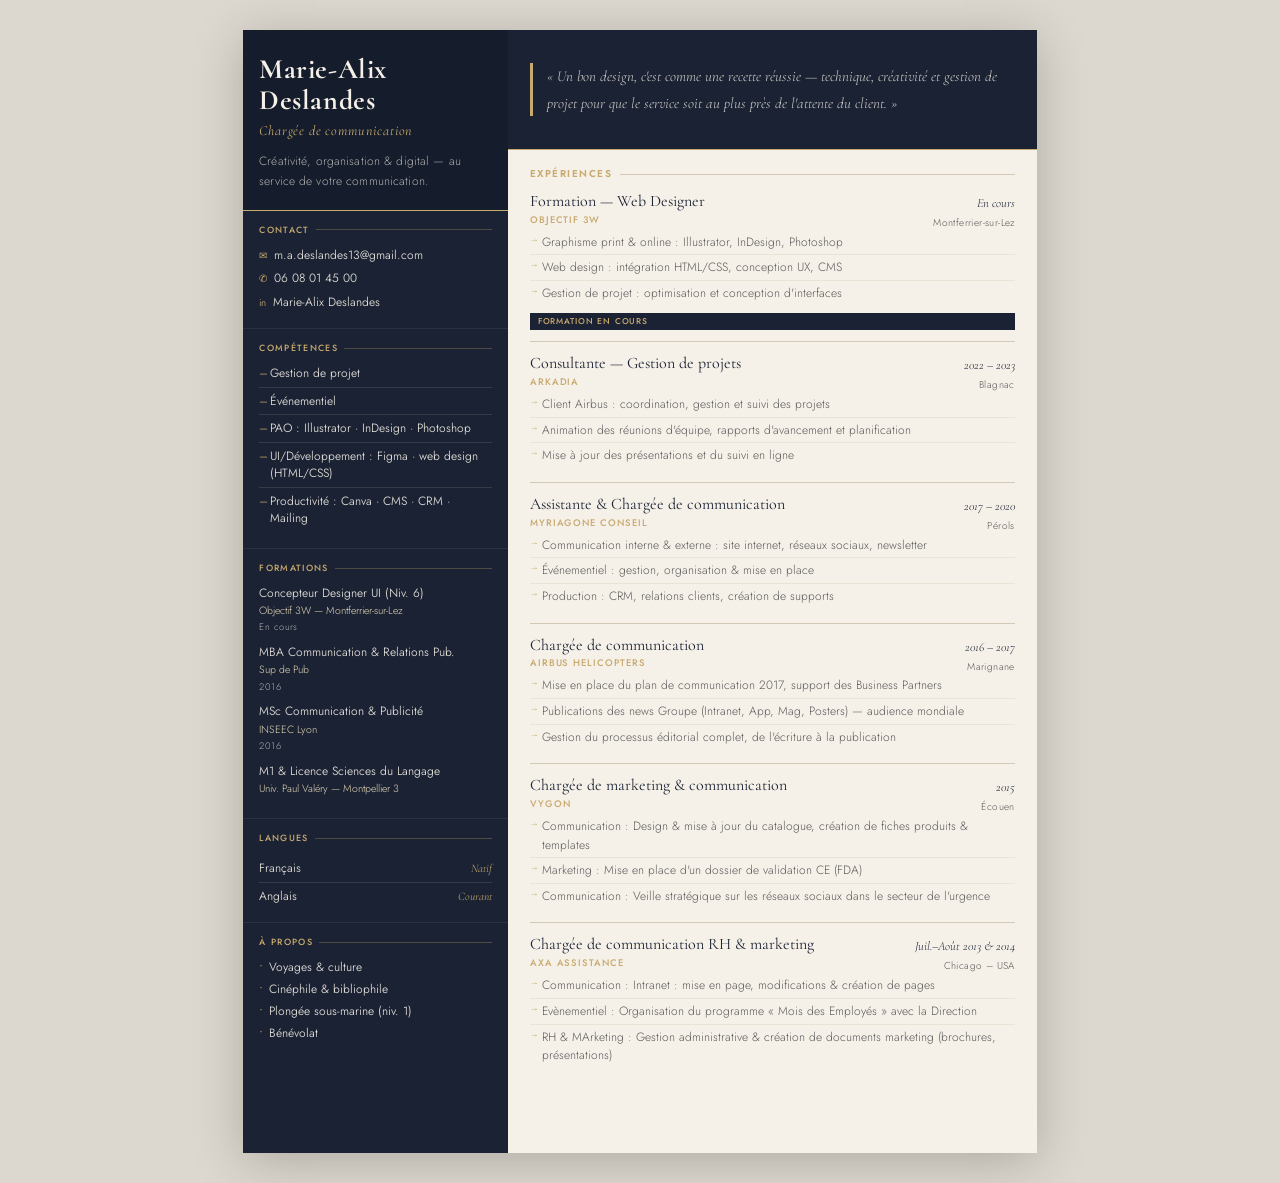
==== cv_mad.html @ 43be2c68 "Add files via upload" ====
<!DOCTYPE html>
<html lang="fr">
<head>
<meta charset="UTF-8">
<meta name="viewport" content="width=device-width, initial-scale=1.0">
<title>CV — Marie-Alix Deslandes</title>

<!-- Même import que le portfolio -->
<link href="https://fonts.googleapis.com/css2?family=Cormorant+Garamond:ital,wght@0,300;0,400;0,600;1,300;1,400;1,600&family=Cormorant:ital,wght@0,700;1,700&family=Jost:wght@300;400;500&display=swap" rel="stylesheet">

<style>
/* ============================================================
   TOKENS — reprise exacte du style.css du portfolio
   ============================================================ */
:root {
  --color-bg:         #f5f0e8;
  --color-cream:      #FAF8F4;
  --color-bg-dark:    #1a2233;
  --color-bg-darker:  #151c2b;      /* légèrement plus sombre pour sb-top */
  --color-text:       #1a2233;
  --color-text-light: #5a5a5a;
  --color-text-white: #f5f0e8;
  --color-accent:     #c8a96e;
  --color-accent-dim: #e8d9b8;      /* accent clair pour textes sur dark */
  --color-border:     #d4c9b5;
  --font-display:     'Cormorant Garamond', Georgia, serif;
  --font-display-bold:'Cormorant', Georgia, serif;
  --font-body:        'Jost', sans-serif;
}

*, *::before, *::after { box-sizing: border-box; margin: 0; padding: 0; }

/* ── PRINT : full bleed A4 ── */
@media print {
  html {
    margin: 0; padding: 0;
    -webkit-print-color-adjust: exact;
    print-color-adjust: exact;
    font-size: 62.5%;
  }
  body { margin: 0; padding: 0; background: none; display: block; min-height: 0; }
  .page {
    box-shadow: none;
    width: 210mm; height: 297mm;
    overflow: hidden;
    grid-template-rows: 297mm;
    page-break-after: avoid;
  }
  .sidebar, .main { height: 297mm; overflow: hidden; }
  @page { size: A4 portrait; margin: 0; }
}

/* ── ÉCRAN ── */
html { font-size: 62.5%; } /* 1rem = 10px, comme le portfolio */

body {
  font-family: var(--font-body);
  font-weight: 300;
  background: #ddd8cf;
  display: flex;
  justify-content: center;
  align-items: flex-start;
  min-height: 100vh;
  padding: 3rem 1rem;
  color: var(--color-text);
  line-height: 1.6;
  -webkit-font-smoothing: antialiased;
}

.page {
  width: 210mm;
  height: 297mm;
  background: var(--color-bg);
  display: grid;
  grid-template-columns: 1fr 2fr;
  grid-template-rows: 297mm;
  overflow: hidden;
  box-shadow: 0 8px 48px rgba(0,0,0,0.22);
}

/* ============================================================
   SIDEBAR — fond dark du portfolio
   ============================================================ */
.sidebar {
  background: var(--color-bg-dark);
  color: var(--color-text-white);
  display: flex;
  flex-direction: column;
  overflow: hidden;
}

/* En-tête sidebar : légèrement plus sombre */
.sb-top {
  background: var(--color-bg-darker);
  padding: 2.4rem 1.6rem 1.8rem;
  border-bottom: 1px solid var(--color-accent);
  flex-shrink: 0;
}

.sb-name {
  font-family: var(--font-display-bold);
  font-size: 2.8rem;
  font-weight: 700;
  line-height: 1.1;
  letter-spacing: 0.02em;
  color: var(--color-text-white);
}

.sb-title {
  font-family: var(--font-display);
  font-style: italic;
  font-size: 1.4rem;
  color: var(--color-accent);
  margin-top: 0.4rem;
  letter-spacing: 0.06em;
  font-weight: 400;
}

.sb-tagline {
  font-size: 1.2rem;
  font-weight: 300;
  color: rgba(245,240,232,0.7);
  margin-top: 1rem;
  line-height: 1.65;
  letter-spacing: 0.01em;
}

/* Sections sidebar */
.sb-section {
  padding: 1.2rem 1.6rem;
  border-bottom: 1px solid rgba(255,255,255,0.07);
  flex-shrink: 0;
}
.sb-section:last-child { border-bottom: none; }

/* Label style repris de .hero__label / .menu__collection */
.sb-label {
  font-family: var(--font-body);
  font-size: 0.9rem;
  font-weight: 500;
  letter-spacing: 0.15em;
  text-transform: uppercase;
  color: var(--color-accent);
  margin-bottom: 0.9rem;
  display: flex;
  align-items: center;
  gap: 6px;
}
.sb-label::after {
  content: '';
  flex: 1;
  height: 1px;
  background: rgba(200,169,110,0.3);
}

.contact-item {
  font-size: 1.2rem;
  font-weight: 350;
  color: rgba(245,240,232,0.9);
  margin-bottom: 0.55rem;
  display: flex;
  align-items: flex-start;
  gap: 7px;
  line-height: 1.5;
  word-break: break-all;
}
.contact-item .ic { color: var(--color-accent); flex-shrink: 0; font-size: 1rem; margin-top: 2px; }

/* Compétences — style .skill-list du portfolio */
.skill-item {
  font-size: 1.2rem;
  font-weight: 350;
  color: rgba(245,240,232,0.9);
  margin-bottom: 0.5rem;
  padding-left: 1.1rem;
  position: relative;
  line-height: 1.4;
  border-bottom: 1px solid rgba(212,201,181,0.15);
  padding-bottom: 0.5rem;
}
.skill-item:last-child { border-bottom: none; }
.skill-item::before { content: '–'; position: absolute; left: 0; color: var(--color-accent); }

/* Formations */
.fo-item { margin-bottom: 0.85rem; }
.fo-title {
  font-size: 1.2rem;
  font-weight: 350;
  color: rgba(245,240,232,0.9);
  line-height: 1.4;
}
.fo-school {
  font-size: 1.05rem;
  font-weight: 300;
  color: var(--color-accent-dim);
  margin-top: 0.15rem;
}
.fo-year {
  font-size: 0.95rem;
  font-weight: 300;
  color: rgba(245,240,232,0.7);
  margin-top: 0.05rem;
  letter-spacing: 0.05em;
}

/* Langues */
.lang-item {
  display: flex;
  justify-content: space-between;
  align-items: center;
  padding: 0.4rem 0;
  border-bottom: 1px solid rgba(212,201,181,0.15);
}
.lang-item:last-child { border-bottom: none; }
.lang-name  { font-size: 1.2rem; font-weight: 350; color: rgba(245,240,232,0.9); }
.lang-level {
  font-family: var(--font-display);
  font-style: italic;
  font-size: 1.15rem;
  color: var(--color-accent);
  font-weight: 350;
}

/* À propos */
.about-item {
  font-size: 1.2rem;
  font-weight: 350;
  color: rgba(245,240,232,0.9);
  margin-bottom: 0.4rem;
  padding-left: 1rem;
  position: relative;
  line-height: 1.5;
}
.about-item::before {
  content: '·';
  position: absolute; left: 0;
  color: var(--color-accent);
  font-size: 1.4rem;
  line-height: 0.9;
}

/* ============================================================
   MAIN — fond clair du portfolio
   ============================================================ */
.main {
  display: flex;
  flex-direction: column;
  background: var(--color-bg);
  overflow: hidden;
}

/* En-tête citation — style .hero__quote du portfolio */
.main-header {
  min-height: 12rem;
  align-content: center;
  background: var(--color-bg-dark);
  padding: 2rem 2.2rem;
  border-bottom: 1px solid var(--color-accent);
  flex-shrink: 0;
}

.quote {
  font-family: var(--font-display);
  font-style: italic;
  font-size: 1.5rem;
  font-weight: 350;
  color: rgba(245,240,232,0.8);
  line-height: 1.75;
  border-left: 3px solid var(--color-accent); /* identique à .hero__quote */
  padding-left: 1.4rem;
}

.main-body { padding: 1.6rem 2.2rem; flex: 1; overflow: hidden; }

/* Titre section — style de .hero__label */
.section-title {
  font-family: var(--font-body);
  font-size: 1rem;
  font-weight: 600;
  letter-spacing: 0.15em;
  text-transform: uppercase;
  color: var(--color-accent);
  margin-bottom: 1rem;
  display: flex;
  align-items: center;
  gap: 8px;
}
.section-title::after {
  content: '';
  flex: 1;
  height: 1px;
  background: var(--color-border);
}

/* ── Expériences ── */
.exp-entry {
  display: grid;
  grid-template-columns: 1fr auto;
  column-gap: 1.2rem;
  margin-bottom: 1.2rem;
  padding-bottom: 1.1rem;
  border-bottom: 1px solid var(--color-border);
}
.exp-entry:last-child { border-bottom: none; margin-bottom: 0; padding-bottom: 0; }

/* Titre poste — style Cormorant Garamond comme les h2 du portfolio */
.exp-role {
  font-family: var(--font-display);
  font-size: 1.6rem;
  font-weight: 400;
  color: var(--color-text);
  grid-column: 1;
  line-height: 1.2;
}

/* Dates + lieu — colonne droite, 2 lignes */
.exp-right {
  grid-column: 2;
  grid-row: 1 / 3;
  display: flex;
  flex-direction: column;
  align-items: flex-end;
  padding-top: 1px;
  gap: 0.2rem;
}
.exp-period {
  font-family: var(--font-display);
  font-style: italic;
  font-size: 1.25rem;
  font-weight: 300;
  color: var(--color-text);
  white-space: nowrap;
}
.exp-location {
  font-size: 1rem;
  font-weight: 300;
  color: var(--color-text-light);
  white-space: nowrap;
  letter-spacing: 0.04em;
}

/* Entreprise — accent, style .nav__links a.active */
.exp-company {
  font-family: var(--font-body);
  font-size: 0.95rem;
  font-weight: 500;
  color: var(--color-accent);
  letter-spacing: 0.1em;
  text-transform: uppercase;
  grid-column: 1;
  margin-top: 0.15rem;
  margin-bottom: 0.5rem;
}

/* Bullets — style .skill-list du portfolio */
.exp-bullets {
  list-style: none;
  padding: 0;
  grid-column: 1 / -1;
}
.exp-bullets li {
  font-size: 1.2rem;
  font-weight: 300;
  color: var(--color-text-light);
  margin-bottom: 0.3rem;
  padding-left: 1.2rem;
  position: relative;
  line-height: 1.55;
  border-bottom: 1px solid rgba(212,201,181,0.35);
  padding-bottom: 0.3rem;
}
.exp-bullets li:last-child { border-bottom: none; }
.exp-bullets li::before {
  content: '→';
  position: absolute; left: 0;
  color: var(--color-accent);
  font-size: 0.9rem;
  line-height: 1.55;
}

/* Tag "En cours" — style .project-card__num */
.tag {
  display: inline-block;
  font-family: var(--font-body);
  font-size: 0.85rem;
  font-weight: 500;
  letter-spacing: 0.1em;
  text-transform: uppercase;
  background: var(--color-bg-dark);
  color: var(--color-accent);
  padding: 2px 8px;
  margin-top: 0.4rem;
  grid-column: 1 / -1;
}

/* ============================================================
   RESPONSIVE MOBILE
   ============================================================ */
@media (max-width: 640px) {
  body { padding: 0; }
  .page { width: 100%; height: auto; grid-template-columns: 1fr; grid-template-rows: auto; box-shadow: none; }
  .sidebar, .main { height: auto; overflow: visible; }
  .sb-top { padding: 2rem 1.6rem 1.6rem; }
  .sb-name { font-size: 3.6rem; }
  .sb-section { padding: 1.4rem 1.6rem; }
  .main-header { padding: 1.8rem 1.6rem; }
  .main-body { padding: 1.6rem; }
  .exp-entry { grid-template-columns: 1fr; }
  .exp-right {
    grid-column: 1; grid-row: auto;
    flex-direction: row; align-items: baseline;
    justify-content: flex-start; gap: 0.6rem;
    margin-bottom: 0.4rem;
  }
  .exp-period::after { content: ' ·'; color: var(--color-accent); }
  .exp-bullets { grid-column: 1; }
  .tag { grid-column: 1; }
}
</style>
</head>
<body>
<div class="page">

  <!-- ── SIDEBAR 1/3 ── -->
  <aside class="sidebar">

    <div class="sb-top">
      <div class="sb-name">Marie-Alix<br>Deslandes</div>
      <div class="sb-title">Chargée de communication</div>
      <p class="sb-tagline">Créativité, organisation & digital — au service de votre communication.</p>
    </div>

    <div class="sb-section">
      <div class="sb-label">Contact</div>
      <div class="contact-item"><span class="ic">✉</span> m.a.deslandes13@gmail.com</div>
      <div class="contact-item"><span class="ic">✆</span> 06 08 01 45 00</div>
      <div class="contact-item"><span class="ic">in</span> Marie-Alix Deslandes</div>
    </div>

    <div class="sb-section">
      <div class="sb-label">Compétences</div>
      <div class="skill-item">Gestion de projet</div>
      <div class="skill-item">Événementiel</div>
      <div class="skill-item">PAO : Illustrator · InDesign · Photoshop</div>
      <div class="skill-item">UI/Développement : Figma · web design (HTML/CSS)</div>
      <div class="skill-item">Productivité : Canva · CMS · CRM · Mailing</div>
    </div>

    <div class="sb-section">
      <div class="sb-label">Formations</div>
      <div class="fo-item">
        <div class="fo-title">Concepteur Designer UI (Niv. 6)</div>
        <div class="fo-school">Objectif 3W — Montferrier-sur-Lez</div>
        <div class="fo-year">En cours</div>
      </div>
      <div class="fo-item">
        <div class="fo-title">MBA Communication & Relations Pub.</div>
        <div class="fo-school">Sup de Pub</div>
        <div class="fo-year">2016</div>
      </div>
      <div class="fo-item">
        <div class="fo-title">MSc Communication & Publicité</div>
        <div class="fo-school">INSEEC Lyon</div>
        <div class="fo-year">2016</div>
      </div>
      <div class="fo-item">
        <div class="fo-title">M1 & Licence Sciences du Langage</div>
        <div class="fo-school">Univ. Paul Valéry — Montpellier 3</div>
      </div>
    </div>

    <div class="sb-section">
      <div class="sb-label">Langues</div>
      <div class="lang-item"><span class="lang-name">Français</span><span class="lang-level">Natif</span></div>
      <div class="lang-item"><span class="lang-name">Anglais</span><span class="lang-level">Courant</span></div>
    </div>

    <div class="sb-section">
      <div class="sb-label">À propos</div>
      <div class="about-item">Voyages & culture</div>
      <div class="about-item">Cinéphile & bibliophile</div>
      <div class="about-item">Plongée sous-marine (niv. 1)</div>
      <div class="about-item">Bénévolat</div>
    </div>

  </aside>

  <!-- ── MAIN 2/3 ── -->
  <main class="main">

    <div class="main-header">
      <p class="quote">« Un bon design, c'est comme une recette réussie — technique, créativité et gestion de projet pour que le service soit au plus près de l'attente du client. »</p>
    </div>

    <div class="main-body">
      <div class="section-title">Expériences</div>

      <div class="exp-entry">
        <div class="exp-role">Formation — Web Designer</div>
        <div class="exp-right">
          <div class="exp-period">En cours</div>
          <div class="exp-location">Montferrier-sur-Lez</div>
        </div>
        <div class="exp-company">Objectif 3W</div>
        <ul class="exp-bullets">
          <li>Graphisme print & online : Illustrator, InDesign, Photoshop</li>
          <li>Web design : intégration HTML/CSS, conception UX, CMS</li>
          <li>Gestion de projet : optimisation et conception d'interfaces</li>
        </ul>
        <span class="tag">Formation en cours</span>
      </div>

      <div class="exp-entry">
        <div class="exp-role">Consultante — Gestion de projets</div>
        <div class="exp-right">
          <div class="exp-period">2022 – 2023</div>
          <div class="exp-location">Blagnac</div>
        </div>
        <div class="exp-company">Arkadia</div>
        <ul class="exp-bullets">
          <li>Client Airbus : coordination, gestion et suivi des projets</li>
          <li>Animation des réunions d'équipe, rapports d'avancement et planification</li>
          <li>Mise à jour des présentations et du suivi en ligne</li>
        </ul>
      </div>

      <div class="exp-entry">
        <div class="exp-role">Assistante & Chargée de communication</div>
        <div class="exp-right">
          <div class="exp-period">2017 – 2020</div>
          <div class="exp-location">Pérols</div>
        </div>
        <div class="exp-company">Myriagone Conseil</div>
        <ul class="exp-bullets">
          <li>Communication interne & externe : site internet, réseaux sociaux, newsletter</li>
          <li>Événementiel : gestion, organisation & mise en place</li>
          <li>Production : CRM, relations clients, création de supports</li>
        </ul>
      </div>

      <div class="exp-entry">
        <div class="exp-role">Chargée de communication</div>
        <div class="exp-right">
          <div class="exp-period">2016 – 2017</div>
          <div class="exp-location">Marignane</div>
        </div>
        <div class="exp-company">Airbus Helicopters</div>
        <ul class="exp-bullets">
          <li>Mise en place du plan de communication 2017, support des Business Partners</li>
          <li>Publications des news Groupe (Intranet, App, Mag, Posters) — audience mondiale</li>
          <li>Gestion du processus éditorial complet, de l'écriture à la publication</li>
        </ul>
      </div>

      <div class="exp-entry">
        <div class="exp-role">Chargée de marketing & communication</div>
        <div class="exp-right">
          <div class="exp-period">2015</div>
          <div class="exp-location">Écouen</div>
        </div>
        <div class="exp-company">Vygon</div>
        <ul class="exp-bullets">
          <li>Communication : Design & mise à jour du catalogue, création de fiches produits & templates</li>
          <li>Marketing : Mise en place d'un dossier de validation CE (FDA)</li>
          <li>Communication : Veille stratégique sur les réseaux sociaux dans le secteur de l'urgence</li>
        </ul>
      </div>

      <div class="exp-entry">
        <div class="exp-role">Chargée de communication RH & marketing</div>
        <div class="exp-right">
          <div class="exp-period">Juil.–Août 2013 & 2014</div>
          <div class="exp-location">Chicago – USA</div>
        </div>
        <div class="exp-company">AXA Assistance</div>
        <ul class="exp-bullets">
          <li>Communication : Intranet : mise en page, modifications & création de pages</li>
          <li>Evènementiel : Organisation du programme « Mois des Employés » avec la Direction</li>
          <li>RH & MArketing : Gestion administrative & création de documents marketing (brochures, présentations)</li>
        </ul>
      </div>

    </div>
  </main>

</div>
</body>
</html>
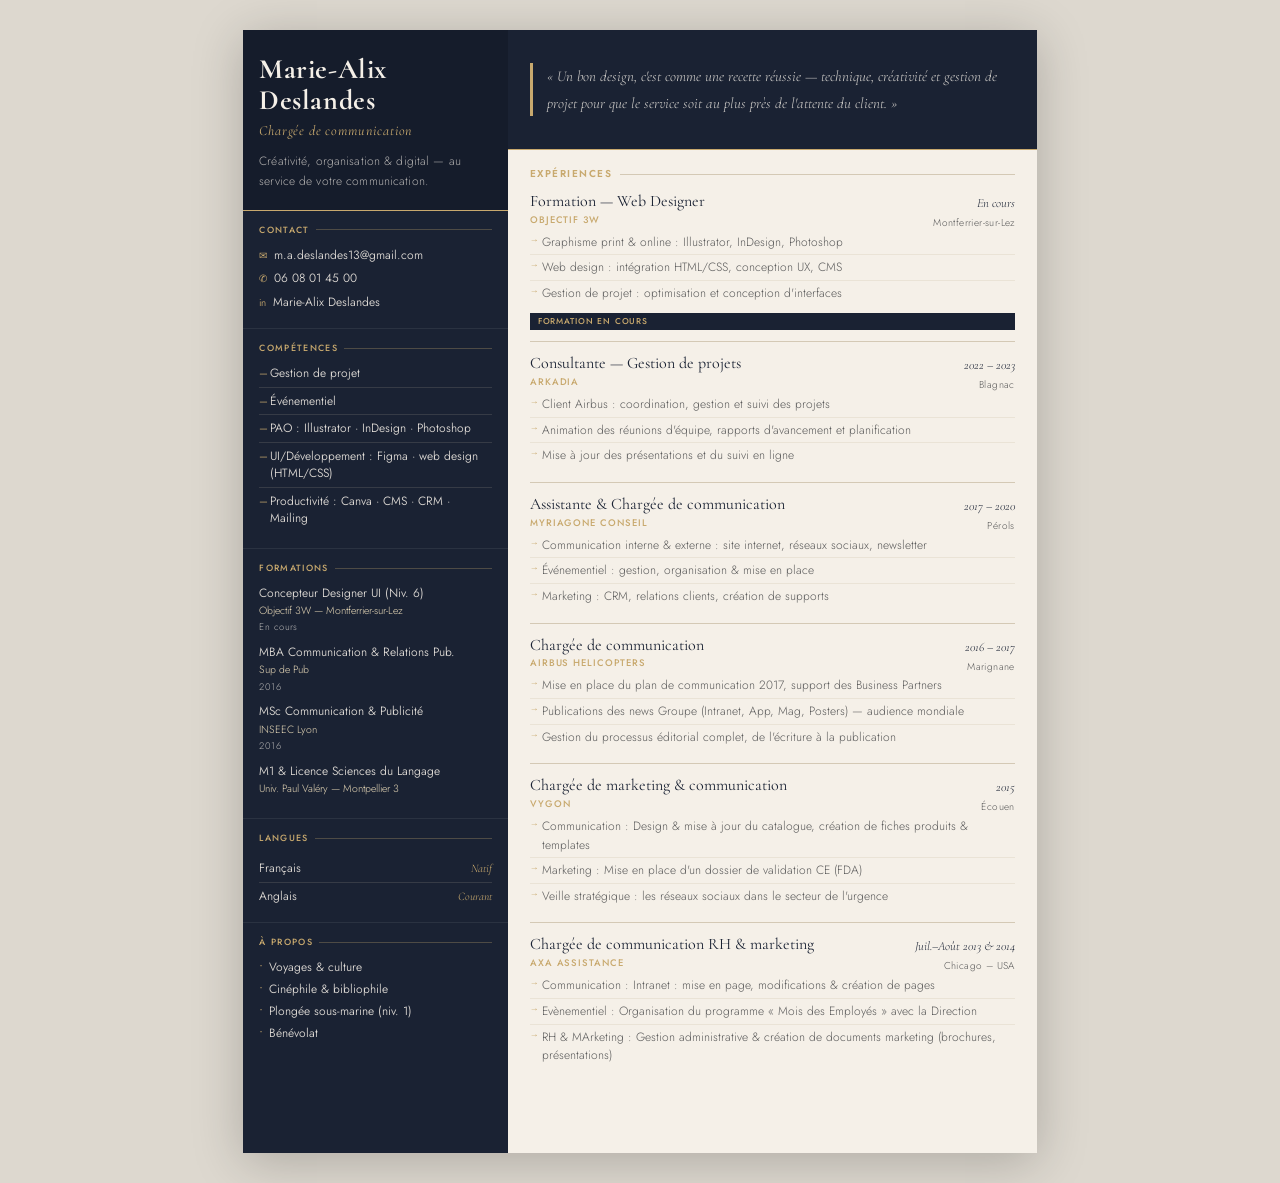
==== commit d0e90b93: "Update cv_mad.html" ====
--- a/cv_mad.html
+++ b/cv_mad.html
@@ -534,7 +534,7 @@
         <ul class="exp-bullets">
           <li>Communication interne & externe : site internet, réseaux sociaux, newsletter</li>
           <li>Événementiel : gestion, organisation & mise en place</li>
-          <li>Production : CRM, relations clients, création de supports</li>
+          <li>Marketing : CRM, relations clients, création de supports</li>
         </ul>
       </div>
 
@@ -562,7 +562,7 @@
         <ul class="exp-bullets">
           <li>Communication : Design & mise à jour du catalogue, création de fiches produits & templates</li>
           <li>Marketing : Mise en place d'un dossier de validation CE (FDA)</li>
-          <li>Communication : Veille stratégique sur les réseaux sociaux dans le secteur de l'urgence</li>
+          <li>Veille stratégique : les réseaux sociaux dans le secteur de l'urgence</li>
         </ul>
       </div>
 
